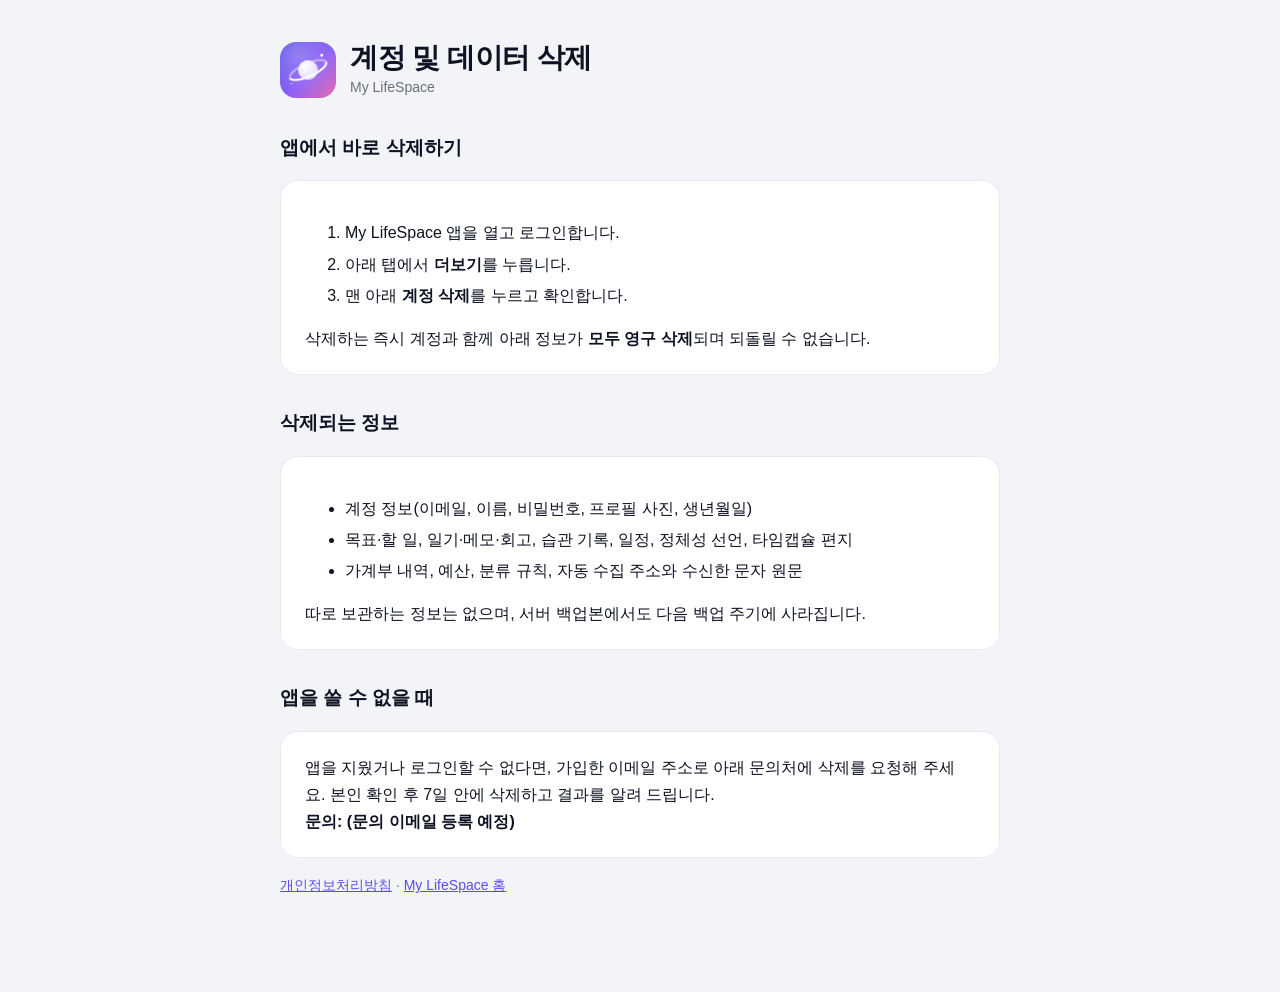
==== delete-account.html @ b62c96ba "My LifeSpace 공개 페이지: 원격 설정, 개인정보처리방침, 계정 삭제 안내 Co-Authored-By: Claude Opus 5.5 <noreply@anthropic.co" ====
<!doctype html>
<html lang="ko">
<head>
  <meta charset="utf-8" />
  <meta name="viewport" content="width=device-width, initial-scale=1" />
  <title>계정 및 데이터 삭제 · My LifeSpace</title>
  <link rel="icon" href="icon.png" />
  <link rel="stylesheet" href="style.css" />
</head>
<body>
  <main>
    <header>
      <img src="icon.png" alt="" />
      <div>
        <h1>계정 및 데이터 삭제</h1>
        <div class="muted">My LifeSpace</div>
      </div>
    </header>

    <h2>앱에서 바로 삭제하기</h2>
    <div class="card">
      <ol>
        <li>My LifeSpace 앱을 열고 로그인합니다.</li>
        <li>아래 탭에서 <strong>더보기</strong>를 누릅니다.</li>
        <li>맨 아래 <strong>계정 삭제</strong>를 누르고 확인합니다.</li>
      </ol>
      삭제하는 즉시 계정과 함께 아래 정보가 <strong>모두 영구 삭제</strong>되며 되돌릴 수 없습니다.
    </div>

    <h2>삭제되는 정보</h2>
    <div class="card">
      <ul>
        <li>계정 정보(이메일, 이름, 비밀번호, 프로필 사진, 생년월일)</li>
        <li>목표·할 일, 일기·메모·회고, 습관 기록, 일정, 정체성 선언, 타임캡슐 편지</li>
        <li>가계부 내역, 예산, 분류 규칙, 자동 수집 주소와 수신한 문자 원문</li>
      </ul>
      따로 보관하는 정보는 없으며, 서버 백업본에서도 다음 백업 주기에 사라집니다.
    </div>

    <h2>앱을 쓸 수 없을 때</h2>
    <div class="card">
      앱을 지웠거나 로그인할 수 없다면, 가입한 이메일 주소로 아래 문의처에 삭제를 요청해 주세요.
      본인 확인 후 7일 안에 삭제하고 결과를 알려 드립니다.<br />
      <strong>문의: <span id="contact-email">(문의 이메일 등록 예정)</span></strong>
    </div>

    <p class="muted"><a href="privacy.html">개인정보처리방침</a> · <a href="index.html">My LifeSpace 홈</a></p>
  </main>
</body>
</html>
---- style.css ----
:root {
  --bg: #f3f4f8;
  --card: #ffffff;
  --text: #0f1222;
  --muted: #6b6f7b;
  --primary: #5b4cf0;
  --border: #e9eaf0;
}
@media (prefers-color-scheme: dark) {
  :root {
    --bg: #0b0c12;
    --card: #17181f;
    --text: #f2f3f7;
    --muted: #8c90a3;
    --primary: #8b7cff;
    --border: #262733;
  }
}
* { box-sizing: border-box; }
body {
  margin: 0;
  background: var(--bg);
  color: var(--text);
  font-family: 'Wanted Sans', 'Pretendard', -apple-system, 'Apple SD Gothic Neo', 'Malgun Gothic', sans-serif;
  line-height: 1.7;
  -webkit-font-smoothing: antialiased;
}
main { max-width: 760px; margin: 0 auto; padding: 40px 20px 80px; }
header { display: flex; align-items: center; gap: 14px; margin-bottom: 28px; }
header img { width: 56px; height: 56px; border-radius: 16px; }
h1 { font-size: 28px; line-height: 1.3; margin: 0; letter-spacing: -0.5px; }
h2 { font-size: 19px; margin: 32px 0 8px; }
.card { background: var(--card); border: 1px solid var(--border); border-radius: 18px; padding: 22px 24px; margin: 16px 0; }
.muted { color: var(--muted); font-size: 14px; }
a { color: var(--primary); }
table { width: 100%; border-collapse: collapse; font-size: 15px; }
th, td { text-align: left; padding: 8px 6px; border-bottom: 1px solid var(--border); vertical-align: top; }
th { white-space: nowrap; color: var(--muted); font-weight: 600; }
ol li, ul li { margin: 4px 0; }
nav { display: flex; gap: 16px; flex-wrap: wrap; margin-top: 8px; }
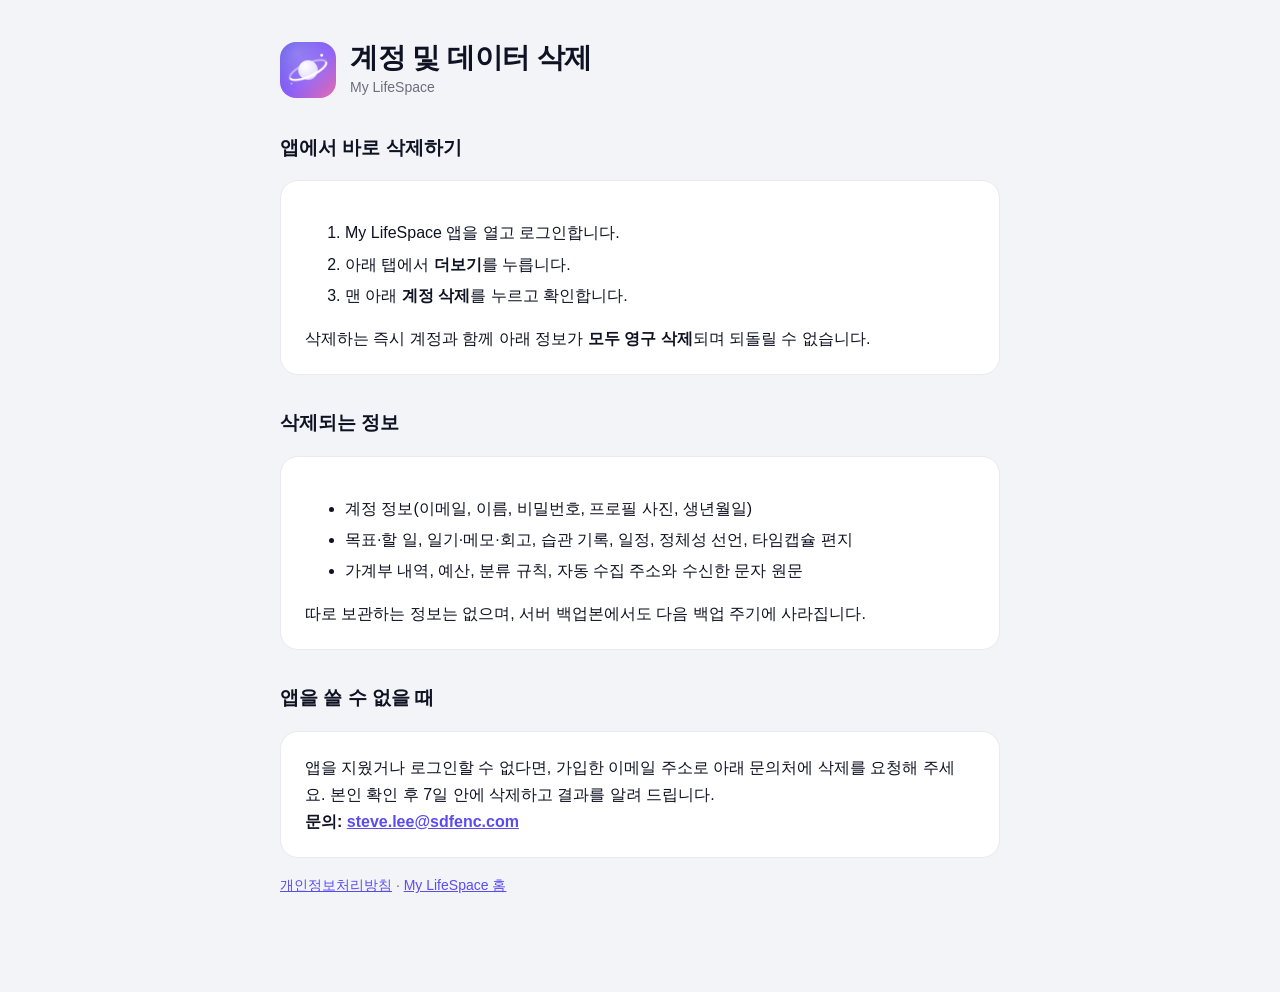
==== commit 29d70ef2: "개인정보처리방침·계정 삭제 안내에 문의 이메일 추가 Co-Authored-By: Claude Opus 5.5 <noreply@anthropic.com>" ====
--- a/delete-account.html
+++ b/delete-account.html
@@ -41,7 +41,7 @@
     <div class="card">
       앱을 지웠거나 로그인할 수 없다면, 가입한 이메일 주소로 아래 문의처에 삭제를 요청해 주세요.
       본인 확인 후 7일 안에 삭제하고 결과를 알려 드립니다.<br />
-      <strong>문의: <span id="contact-email">(문의 이메일 등록 예정)</span></strong>
+      <strong>문의: <span id="contact-email"><a href="mailto:steve.lee@sdfenc.com">steve.lee@sdfenc.com</a></span></strong>
     </div>
 
     <p class="muted"><a href="privacy.html">개인정보처리방침</a> · <a href="index.html">My LifeSpace 홈</a></p>
